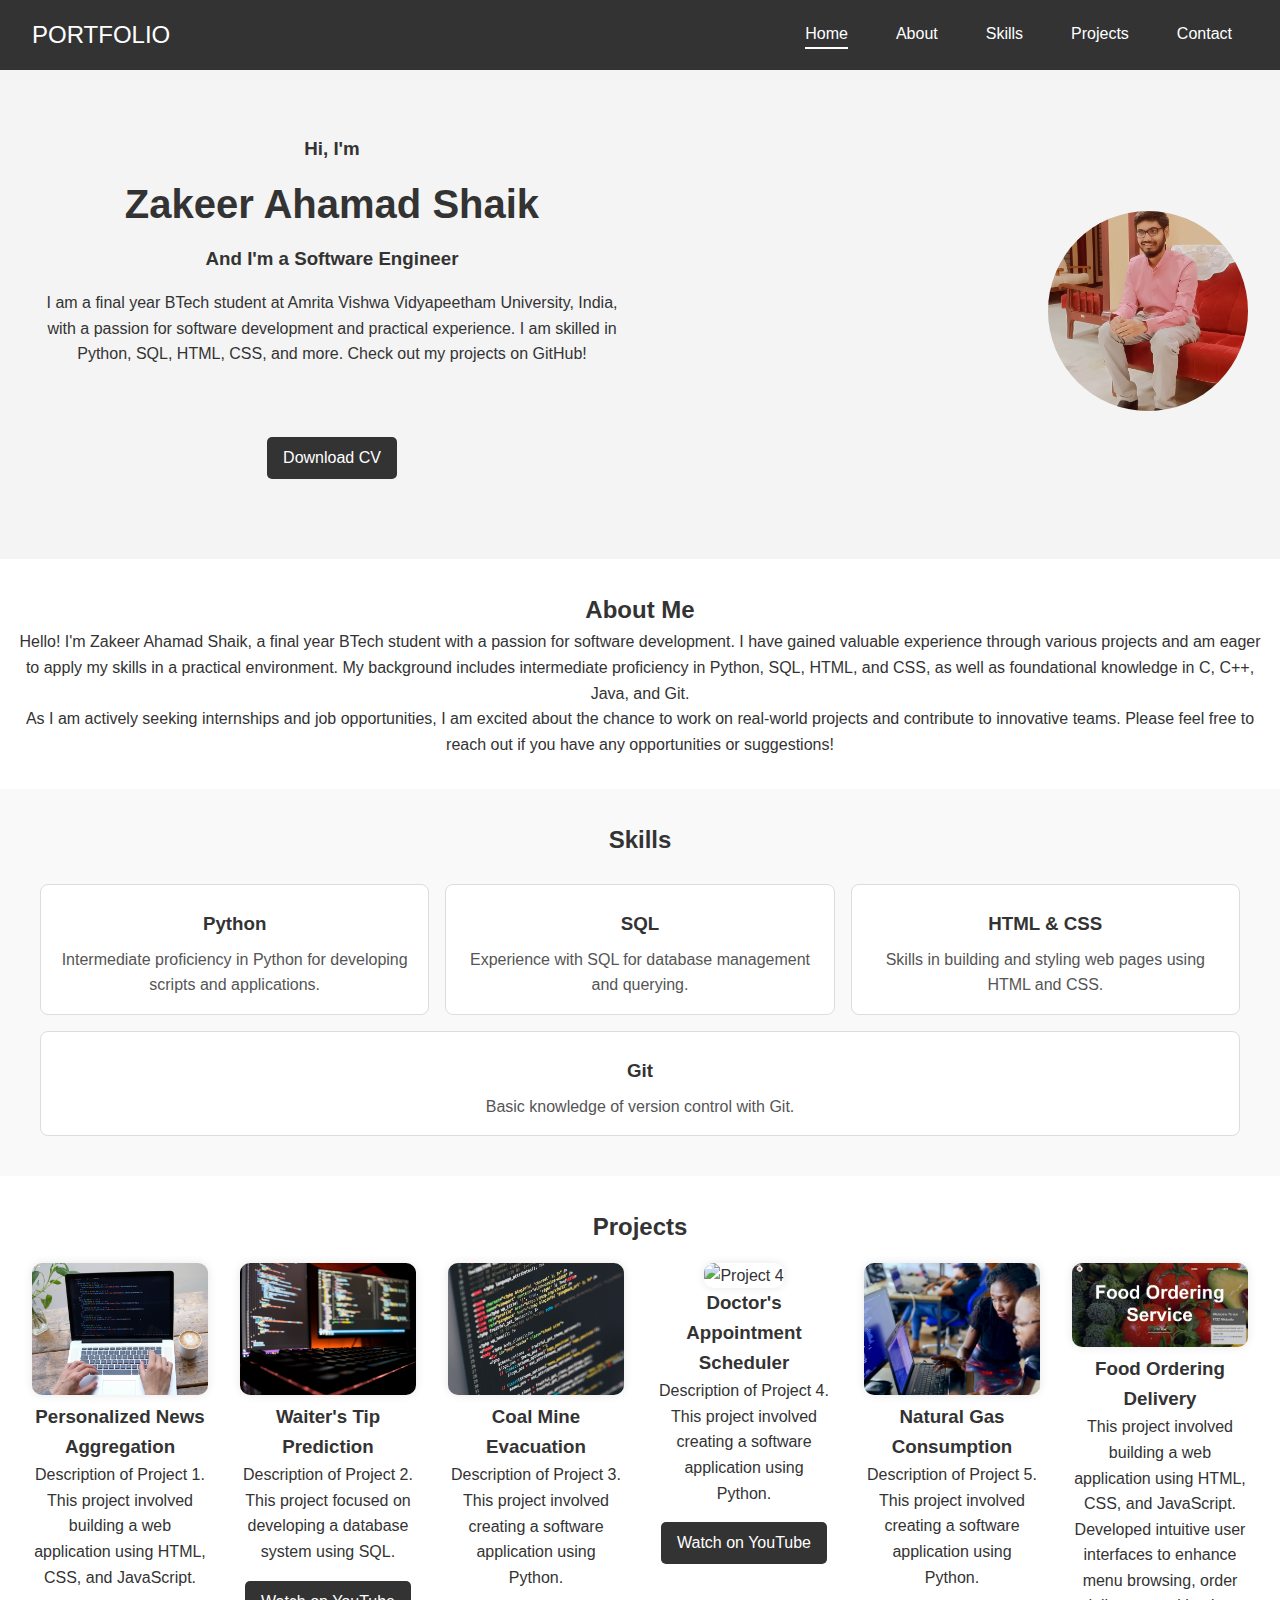
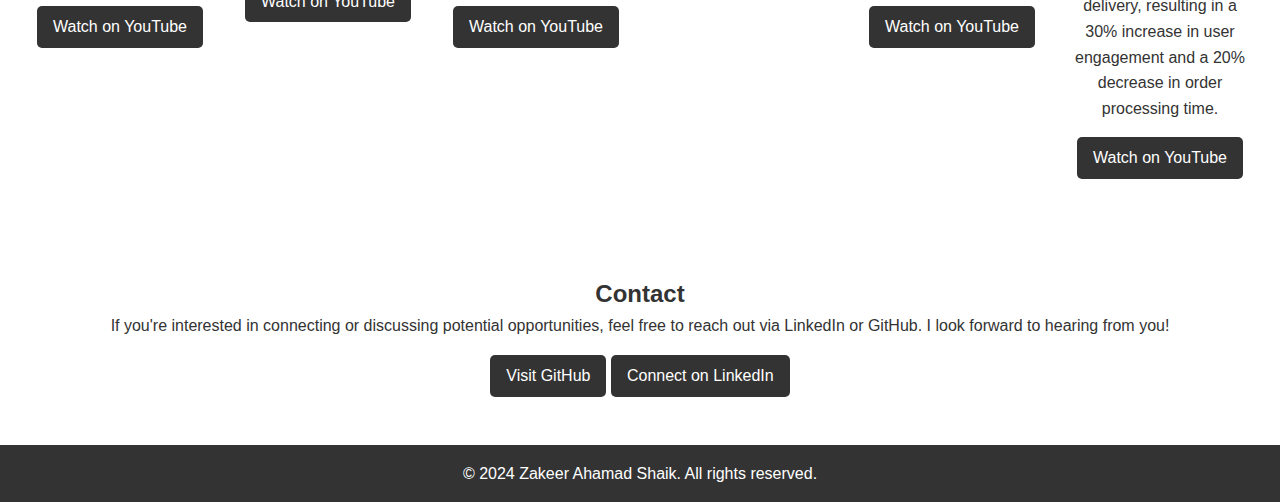
==== index.html @ 94bb72d4 "Updated" ====
<!DOCTYPE html>
<html lang="en">
<head>
    <meta charset="UTF-8">
    <meta name="viewport" content="width=device-width, initial-scale=1.0">
    <link rel="stylesheet" href="https://cdnjs.cloudflare.com/ajax/libs/font-awesome/6.5.2/css/all.min.css" integrity="sha512-SnH5WK+bZxgPHs44uWIX+LLJAJ9/2PkPKZ5QiAj6Ta86w+fsb2TkcmfRyVX3pBnMFcV7oQPJkl9QevSCWr3W6A==" crossorigin="anonymous" referrerpolicy="no-referrer" />
    <link href="https://fonts.googleapis.com/css2?family=Roboto:wght@400;500;700&display=swap" rel="stylesheet">
    <link rel="stylesheet" href="style.css">
    <title>My Personal Portfolio</title>
</head>
<body>
    <header class="header">
        <a href="#" class="logo">Portfolio</a>
        <i class="fa-solid fa-bars" id="menu-icon"></i>
        <nav class="navbar">
            <a href="#home" class="active">Home</a>
            <a href="#about">About</a>
            <a href="#skills">Skills</a>
            <a href="#portfolio">Projects</a>
            <a href="#contact">Contact</a>
        </nav>
    </header>
    
    <section class="home" id="home">
        <div class="home-content">
            <h3>Hi, I'm</h3>
            <h1>Zakeer Ahamad Shaik</h1>
            <h3>And I'm a Software Engineer</h3>
            <p>I am a final year BTech student at Amrita Vishwa Vidyapeetham University, India, with a passion for software development and practical experience. I am skilled in Python, SQL, HTML, CSS, and more. Check out my projects on GitHub!</p>
            <div class="social-media">
                <a href="https://www.facebook.com/share/nRN92NAHE7C1JniF/?mibextid=qi2Omg" target="_blank" aria-label="Facebook"><i class="fa-brands fa-facebook"></i></a>
                <a href="https://x.com/Jack_Q1?t=TbKq_hEvgGmH5v2sv3O1Pw&s=09" target="_blank" aria-label="Twitter"><i class="fa-brands fa-twitter"></i></a>
                <a href="https://www.instagram.com/z_za_ak_ke_ee_er_r?igsh=a2FvNzRic3RpdG5u" target="_blank" aria-label="Instagram"><i class="fa-brands fa-instagram"></i></a>
                <a href="https://www.linkedin.com/in/zakeer7" target="_blank" aria-label="LinkedIn"><i class="fa-brands fa-linkedin-in"></i></a>
            </div>
            <a href="https://www.dropbox.com/scl/fi/n0ypgqdgpphxg0uiy15cn/resume_updated.pdf?rlkey=pfbjiatbpgce7n9wzgcxsddcz&st=pbau635m&dl=0" class="btn" download>Download CV</a>
        </div>
        <div class="home-img">
            <img src="me.jpg" alt="Profile Picture">
        </div>
    </section>
    
    <section class="about" id="about">
        <h2>About Me</h2>
        <p>Hello! I'm Zakeer Ahamad Shaik, a final year BTech student with a passion for software development. I have gained valuable experience through various projects and am eager to apply my skills in a practical environment. My background includes intermediate proficiency in Python, SQL, HTML, and CSS, as well as foundational knowledge in C, C++, Java, and Git.</p>
        <p>As I am actively seeking internships and job opportunities, I am excited about the chance to work on real-world projects and contribute to innovative teams. Please feel free to reach out if you have any opportunities or suggestions!</p>
    </section>
    
    <section class="skills" id="skills">
        <h2>Skills</h2>
        <div class="skill-list">
            <div class="skill-item">
                <i class="fa-solid fa-code"></i>
                <h3>Python</h3>
                <p>Intermediate proficiency in Python for developing scripts and applications.</p>
            </div>
            <div class="skill-item">
                <i class="fa-solid fa-database"></i>
                <h3>SQL</h3>
                <p>Experience with SQL for database management and querying.</p>
            </div>
            <div class="skill-item">
                <i class="fa-solid fa-html5"></i>
                <h3>HTML & CSS</h3>
                <p>Skills in building and styling web pages using HTML and CSS.</p>
            </div>
            <div class="skill-item">
                <i class="fa-solid fa-code-branch"></i>
                <h3>Git</h3>
                <p>Basic knowledge of version control with Git.</p>
            </div>
            <!-- Add more skills as needed -->
        </div>
    </section>
    
    <section class="portfolio" id="portfolio">
    <h2>Projects</h2>
    <div class="portfolio-items">
        <div class="portfolio-item">
            <img src="1.jpg" alt="Project 1">
            <h3>Personalized News Aggregation</h3>
            <p>Description of Project 1. This project involved building a web application using HTML, CSS, and JavaScript.</p>
            <a href="https://youtu.be/O_ZiPzQc66s?si=Md-1mGZH5fXQZli6" target="_blank" class="btn">Watch on YouTube</a>
        </div>
        <div class="portfolio-item">
            <img src="2.jpg" alt="Project 2">
            <h3>Waiter's Tip Prediction</h3>
            <p>Description of Project 2. This project focused on developing a database system using SQL.</p>
            <a href="https://youtu.be/O_ZiPzQc66s?si=Md-1mGZH5fXQZli6" target="_blank" class="btn">Watch on YouTube</a>
        </div>
        <div class="portfolio-item">
            <img src="3.jpg" alt="Project 3">
            <h3>Coal Mine Evacuation</h3>
            <p>Description of Project 3. This project involved creating a software application using Python.</p>
            <a href="https://youtu.be/O_ZiPzQc66s?si=Md-1mGZH5fXQZli6" target="_blank" class="btn">Watch on YouTube</a>
        </div>
        <div class="portfolio-item">
            <img src="4.jpg" alt="Project 4">
            <h3>Doctor's Appointment Scheduler</h3>
            <p>Description of Project 4. This project involved creating a software application using Python.</p>
            <a href="https://youtu.be/xouFXCMEFgw?si=GjPhhzb-AhmLuEAD" target="_blank" class="btn">Watch on YouTube</a>
        </div>
        <div class="portfolio-item">
            <img src="5.jpg" alt="Project 5">
            <h3>Natural Gas Consumption</h3>
            <p>Description of Project 5. This project involved creating a software application using Python.</p>
            <a href="https://youtu.be/O_ZiPzQc66s?si=Md-1mGZH5fXQZli6" target="_blank" class="btn">Watch on YouTube</a>
        </div>
        <div class="portfolio-item">
            <img src="1.png" alt="Project 6">
            <h3>Food Ordering Delivery</h3>
            <p>This project involved building a web application using HTML, CSS, and JavaScript. Developed intuitive user interfaces to enhance menu browsing, order delivery, resulting in a 30% increase in user engagement and a 20% decrease in order processing time.</p>
            <a href="https://youtu.be/O_ZiPzQc66s?si=Md-1mGZH5fXQZli6" target="_blank" class="btn">Watch on YouTube</a>
        </div>
    </div>
</section>

    
    <section class="contact" id="contact">
        <h2>Contact</h2>
        <p>If you're interested in connecting or discussing potential opportunities, feel free to reach out via LinkedIn or GitHub. I look forward to hearing from you!</p>
        <a href="https://github.com/Zakeer-official" target="_blank" class="btn">Visit GitHub</a>
        <a href="https://www.linkedin.com/in/zakeer7" target="_blank" class="btn">Connect on LinkedIn</a>
    </section>
    
    <footer class="footer">
        <p>&copy; 2024 Zakeer Ahamad Shaik. All rights reserved.</p>
    </footer>

    <script src="script.js"></script>
</body>
</html>
---- style.css ----
/* Reset some default styles */
* {
    margin: 0;
    padding: 0;
    box-sizing: border-box;
}

body {
    font-family: Arial, sans-serif;
    line-height: 1.6;
    color: #333;
}

.header {
    display: flex;
    justify-content: space-between;
    align-items: center;
    padding: 1rem 2rem;
    background: #333;
    color: #fff;
}

.btn {
    display: inline-block;
    padding: 10px 20px;
    margin-top: 10px;
    color: #fff;
    background-color: #007bff;
    text-align: center;
    text-decoration: none;
    border-radius: 5px;
}

.btn:hover {
    background-color: #0056b3;
}

.header .logo {
    font-size: 1.5rem;
    text-transform: uppercase;
    color: #fff;
    text-decoration: none;
}

.header .navbar a {
    color: #fff;
    margin: 0 1rem;
    text-decoration: none;
}

.header .navbar a.active {
    border-bottom: 2px solid #fff;
}

.home {
    display: flex;
    align-items: center;
    justify-content: space-between;
    padding: 4rem 2rem;
    background: #f4f4f4;
    text-align: center;
}

.home-content h1 {
    font-size: 2.5rem;
    margin: 0.5rem 0;
}

.home-content p {
    max-width: 600px;
    margin: 1rem auto;
}

.social-media a {
    margin: 0 0.5rem;
    color: #333;
    font-size: 1.5rem;
    text-decoration: none;
}

.home-img img {
    border-radius: 50%;
    max-width: 200px;
    width: 100%;
    height: auto;
}

.btn {
    display: inline-block;
    padding: 0.5rem 1rem;
    margin: 1rem 0;
    background: #333;
    color: #fff;
    text-decoration: none;
    border-radius: 5px;
    transition: background 0.3s ease;
}

.btn:hover {
    background: #555;
}

section {
    padding: 2rem 1rem;
}

.about, .services, .portfolio, .contact {
    text-align: center;
}

.service-list {
    display: flex;
    justify-content: space-around;
    flex-wrap: wrap;
}

.service-item {
    flex: 1;
    padding: 1rem;
    max-width: 300px;
    box-shadow: 0 0 10px rgba(0, 0, 0, 0.1);
    border-radius: 10px;
    margin: 1rem;
    text-align: center;
}

.service-item i {
    font-size: 2rem;
    color: #333;
    margin-bottom: 1rem;
}

.portfolio-items {
    display: flex;
    flex-wrap: wrap;
    justify-content: center;
}

.portfolio-item {
    flex: 1;
    max-width: 300px;
    margin: 1rem;
    text-align: center;
}

.portfolio-item img {
    width: 100%;
    height: auto;
    border-radius: 10px;
    box-shadow: 0 0 10px rgba(0, 0, 0, 0.1);
}

.footer {
    text-align: center;
    padding: 1rem;
    background: #333;
    color: #fff;
}
/* Add this to your CSS */
.navbar {
    display: flex;
    gap: 1rem;
}

#menu-icon {
    display: none;
    cursor: pointer;
}

/* Styles for the Skills Section */
.skills {
    padding: 2rem;
    background-color: #f9f9f9;
}

.skills h2 {
    text-align: center;
    margin-bottom: 1rem;
}

.skill-list {
    display: flex;
    flex-wrap: wrap;
    justify-content: center;
}

.skill-item {
    flex: 1 1 calc(33.333% - 1rem);
    box-sizing: border-box;
    padding: 1rem;
    margin: 0.5rem;
    background: #fff;
    border-radius: 8px;
    text-align: center;
    border: 1px solid #ddd;
}

.skill-item i {
    font-size: 2rem;
    color: #333;
}

.skill-item h3 {
    margin: 0.5rem 0;
}

.skill-item p {
    font-size: 1rem;
    color: #555;
}

@media (max-width: 768px) {
    .navbar {
        display: none;
        flex-direction: column;
        position: absolute;
        top: 60px;
        right: 0;
        background: #333;
        width: 100%;
        text-align: center;
    }

    .navbar.active {
        display: flex;
    }

    #menu-icon {
        display: block;
    }

    .navbar a {
        padding: 1rem;
        color: #fff;
        border-bottom: 1px solid #444;
    }
}
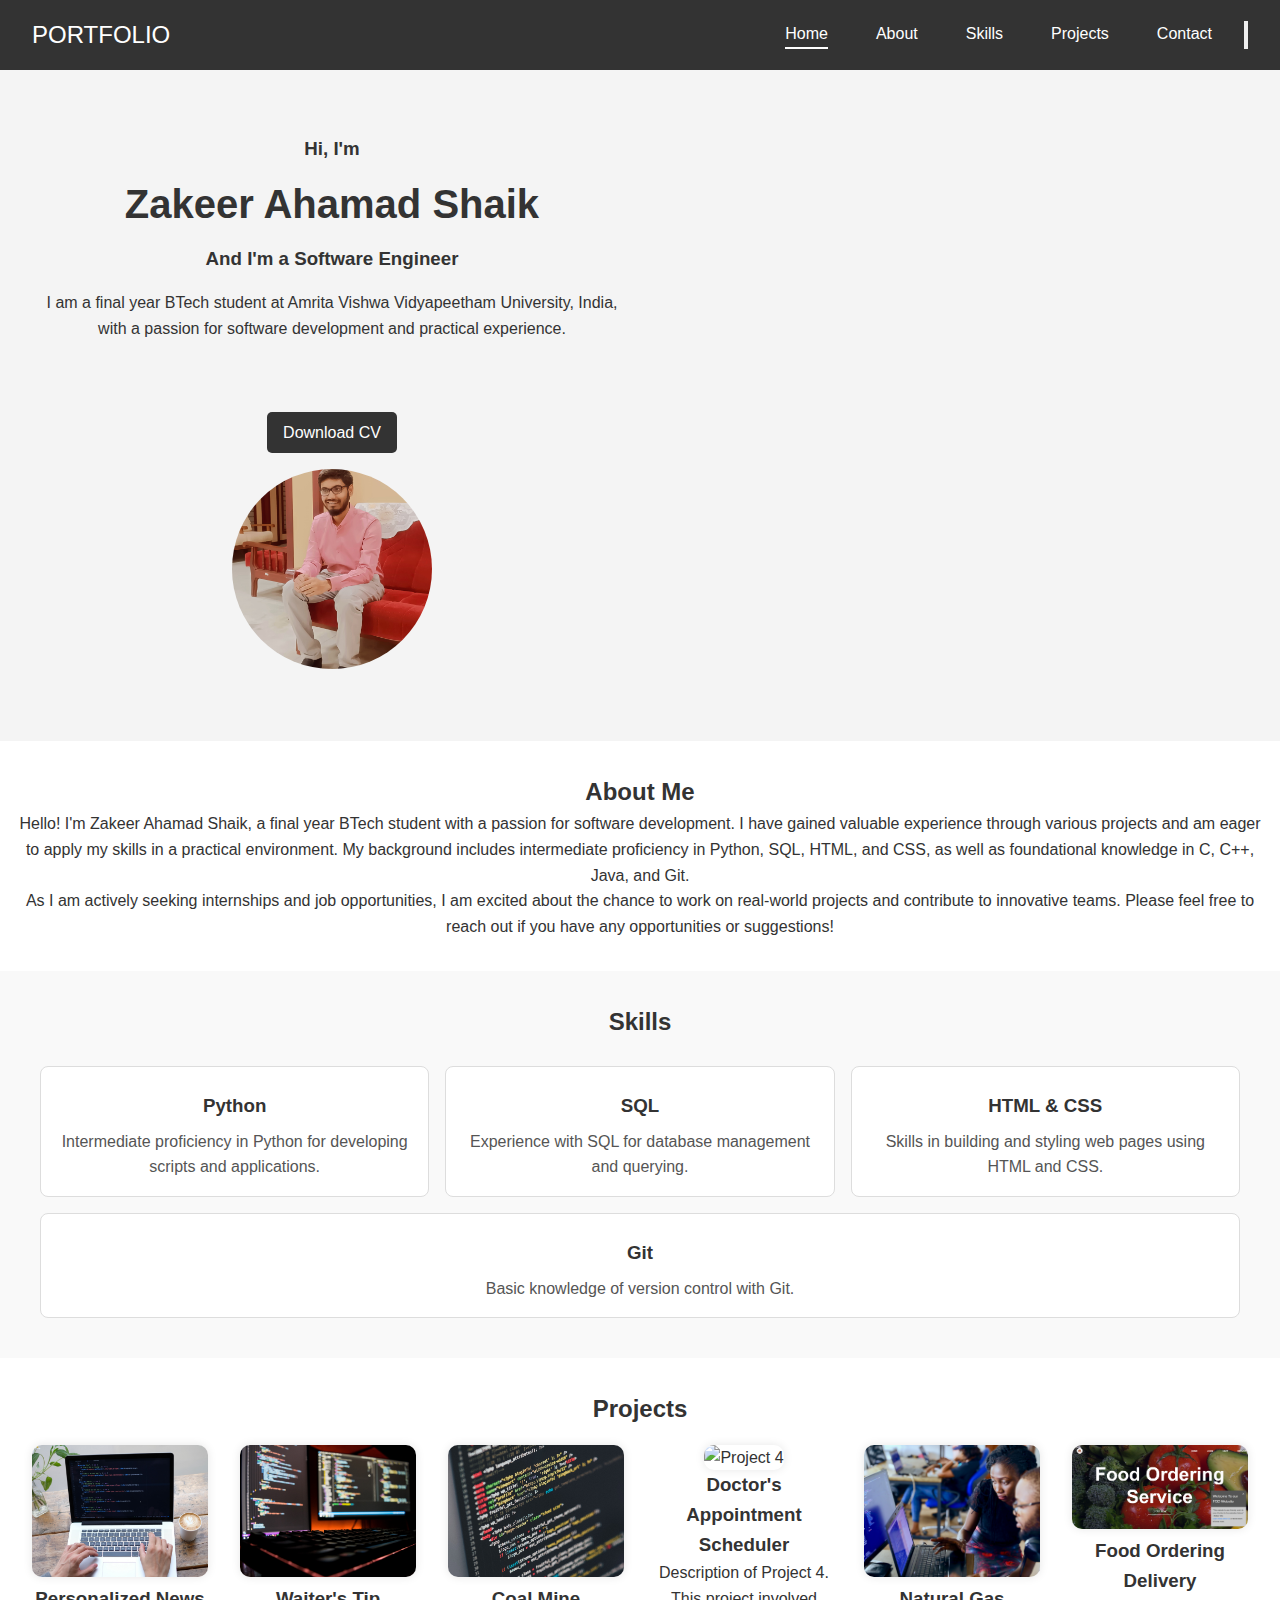
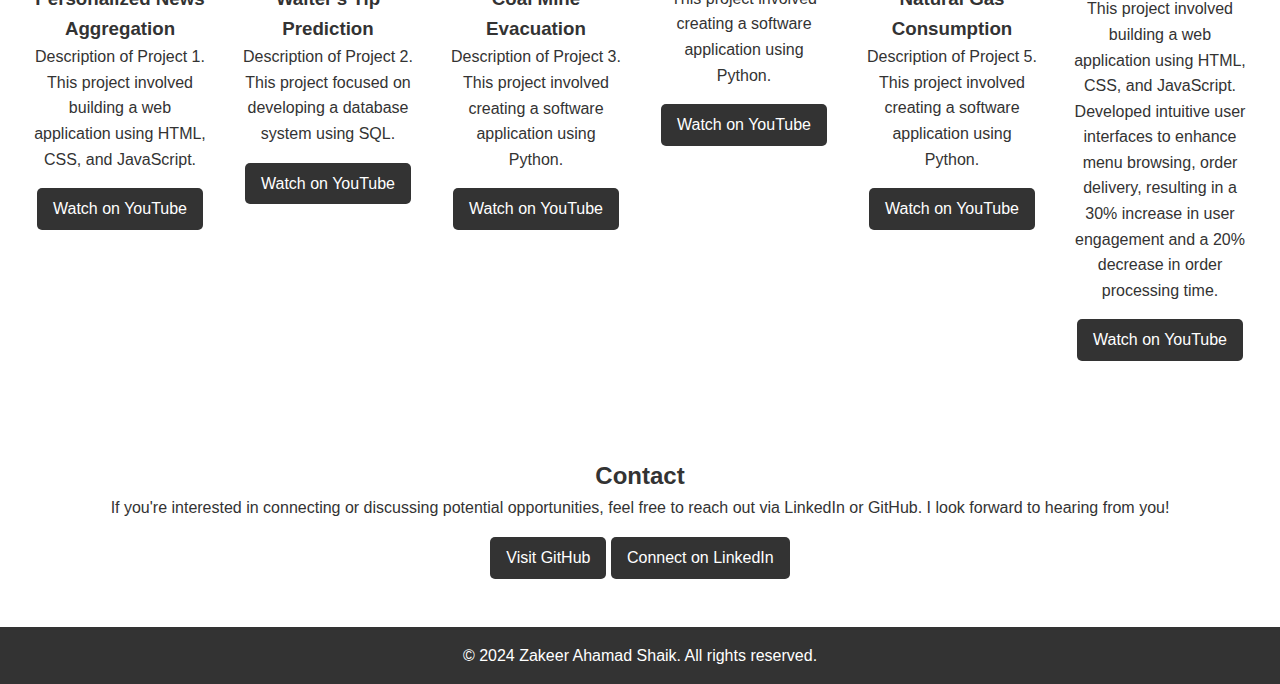
==== commit 9362dc3c: "Update index.html" ====
--- a/index.html
+++ b/index.html
@@ -6,6 +6,9 @@
     <link rel="stylesheet" href="https://cdnjs.cloudflare.com/ajax/libs/font-awesome/6.5.2/css/all.min.css" integrity="sha512-SnH5WK+bZxgPHs44uWIX+LLJAJ9/2PkPKZ5QiAj6Ta86w+fsb2TkcmfRyVX3pBnMFcV7oQPJkl9QevSCWr3W6A==" crossorigin="anonymous" referrerpolicy="no-referrer" />
     <link href="https://fonts.googleapis.com/css2?family=Roboto:wght@400;500;700&display=swap" rel="stylesheet">
     <link rel="stylesheet" href="style.css">
+    <script src="https://cdnjs.cloudflare.com/ajax/libs/gsap/3.9.1/gsap.min.js"></script>
+    <script src="https://cdnjs.cloudflare.com/ajax/libs/gsap/3.9.1/ScrollTrigger.min.js"></script>
+    <link href="https://cdn.jsdelivr.net/npm/tailwindcss@2.2.19/dist/tailwind.min.css" rel="stylesheet">
     <title>My Personal Portfolio</title>
 </head>
 <body>
@@ -18,27 +21,35 @@
             <a href="#skills">Skills</a>
             <a href="#portfolio">Projects</a>
             <a href="#contact">Contact</a>
+            <button id="theme-toggle" class="text-gray-600 hover:text-gray-900">
+    <i class="fas fa-moon"></i>
+</button>
         </nav>
+        
     </header>
     
-    <section class="home" id="home">
-        <div class="home-content">
-            <h3>Hi, I'm</h3>
-            <h1>Zakeer Ahamad Shaik</h1>
-            <h3>And I'm a Software Engineer</h3>
-            <p>I am a final year BTech student at Amrita Vishwa Vidyapeetham University, India, with a passion for software development and practical experience. I am skilled in Python, SQL, HTML, CSS, and more. Check out my projects on GitHub!</p>
-            <div class="social-media">
-                <a href="https://www.facebook.com/share/nRN92NAHE7C1JniF/?mibextid=qi2Omg" target="_blank" aria-label="Facebook"><i class="fa-brands fa-facebook"></i></a>
-                <a href="https://x.com/Jack_Q1?t=TbKq_hEvgGmH5v2sv3O1Pw&s=09" target="_blank" aria-label="Twitter"><i class="fa-brands fa-twitter"></i></a>
-                <a href="https://www.instagram.com/z_za_ak_ke_ee_er_r?igsh=a2FvNzRic3RpdG5u" target="_blank" aria-label="Instagram"><i class="fa-brands fa-instagram"></i></a>
-                <a href="https://www.linkedin.com/in/zakeer7" target="_blank" aria-label="LinkedIn"><i class="fa-brands fa-linkedin-in"></i></a>
+    <section class="home bg-gray-100 py-16">
+    <div class="container mx-auto flex flex-col md:flex-row items-center justify-between px-4">
+        <div class="home-content text-center md:text-left">
+            <h3 class="text-xl text-gray-600">Hi, I'm</h3>
+            <h1 class="text-4xl font-bold mt-2">Zakeer Ahamad Shaik</h1>
+            <h3 class="text-xl text-gray-600 mt-2">And I'm a Software Engineer</h3>
+            <p class="mt-4 text-gray-700 max-w-md">
+                I am a final year BTech student at Amrita Vishwa Vidyapeetham University, India, with a passion for software development and practical experience.
+            </p>
+            <div class="social-media flex justify-center md:justify-start mt-6 space-x-4">
+                <a href="#" class="text-gray-600 hover:text-gray-900"><i class="fab fa-facebook"></i></a>
+                <a href="#" class="text-gray-600 hover:text-gray-900"><i class="fab fa-twitter"></i></a>
+                <a href="#" class="text-gray-600 hover:text-gray-900"><i class="fab fa-instagram"></i></a>
+                <a href="#" class="text-gray-600 hover:text-gray-900"><i class="fab fa-linkedin"></i></a>
             </div>
-            <a href="https://www.dropbox.com/scl/fi/n0ypgqdgpphxg0uiy15cn/resume_updated.pdf?rlkey=pfbjiatbpgce7n9wzgcxsddcz&st=pbau635m&dl=0" class="btn" download>Download CV</a>
+            <a href="#" class="btn mt-6 inline-block bg-blue-500 text-white px-6 py-2 rounded-lg hover:bg-blue-600">Download CV</a>
         </div>
-        <div class="home-img">
-            <img src="me.jpg" alt="Profile Picture">
+        <div class="home-img mt-8 md:mt-0">
+            <img src="me.jpg" alt="Profile Picture" class="rounded-full w-48 h-48 object-cover shadow-lg">
         </div>
-    </section>
+    </div>
+</section>
     
     <section class="about" id="about">
         <h2>About Me</h2>
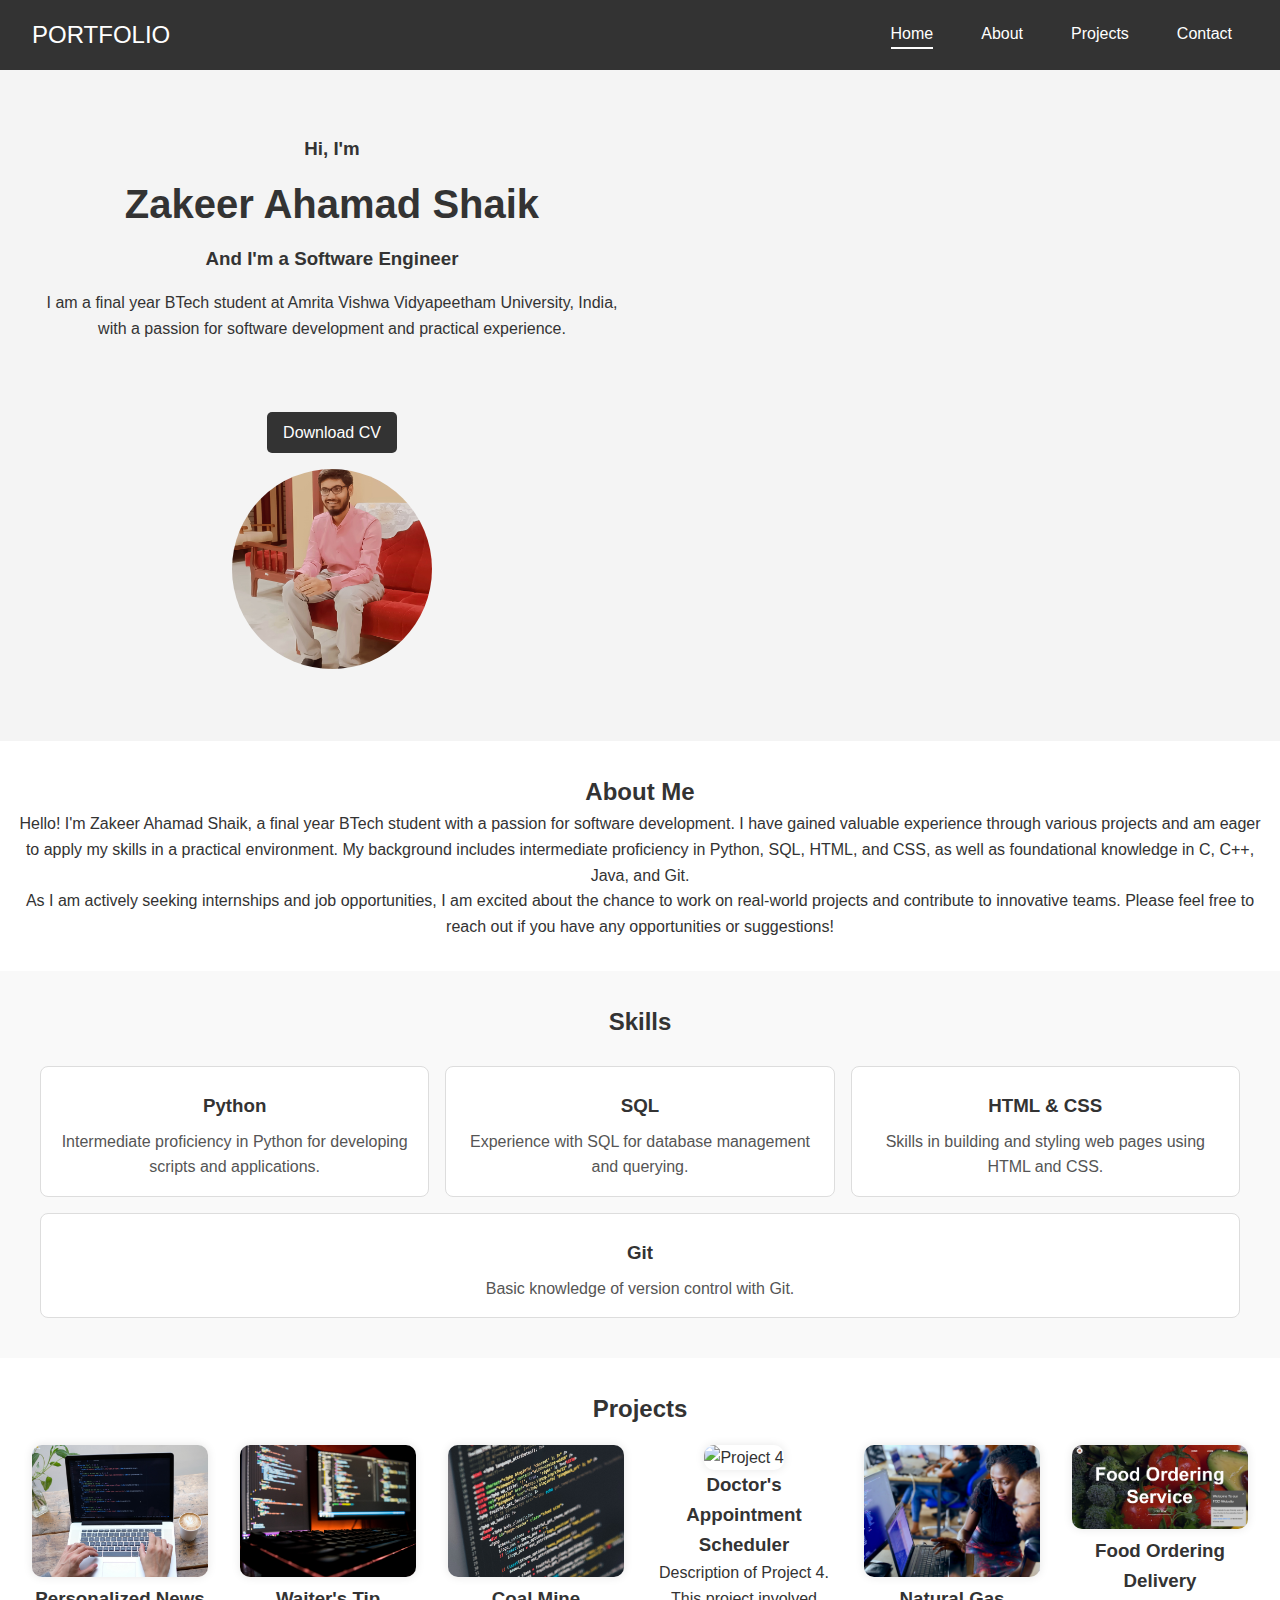
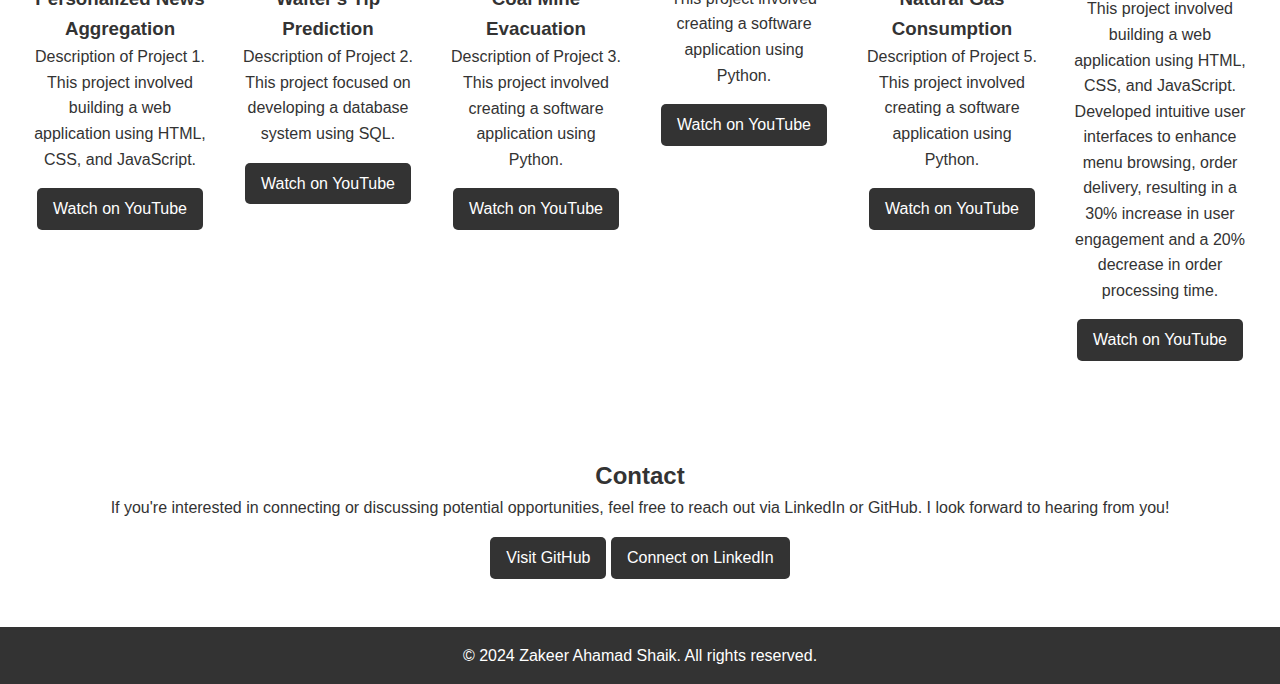
==== commit 2394f832: "Update index.html" ====
--- a/index.html
+++ b/index.html
@@ -13,20 +13,22 @@
 </head>
 <body>
     <header class="header">
-        <a href="#" class="logo">Portfolio</a>
-        <i class="fa-solid fa-bars" id="menu-icon"></i>
-        <nav class="navbar">
-            <a href="#home" class="active">Home</a>
-            <a href="#about">About</a>
-            <a href="#skills">Skills</a>
-            <a href="#portfolio">Projects</a>
-            <a href="#contact">Contact</a>
-            <button id="theme-toggle" class="text-gray-600 hover:text-gray-900">
-    <i class="fas fa-moon"></i>
-</button>
-        </nav>
-        
-    </header>
+    <a href="index.html" class="logo">Portfolio</a>
+    <i class="fa-solid fa-bars" id="menu-icon"></i>
+    <nav class="navbar">
+        <a href="index.html" class="active">Home</a>
+        <a href="about.html">About</a>
+        <div class="dropdown">
+            <a href="project.html">Projects <i class="fa-solid fa-caret-down"></i></a>
+            <div class="dropdown-content">
+                <a href="project.html?project=1">Project 1</a>
+                <a href="project.html?project=2">Project 2</a>
+                <a href="project.html?project=3">Project 3</a>
+            </div>
+        </div>
+        <a href="contact.html">Contact</a>
+    </nav>
+</header>
     
     <section class="home bg-gray-100 py-16">
     <div class="container mx-auto flex flex-col md:flex-row items-center justify-between px-4">
--- a/style.css
+++ b/style.css
@@ -208,6 +208,77 @@
     font-size: 1rem;
     color: #555;
 }
+
+.dark {
+    background-color: #1a1a1a;
+    color: #ffffff;
+}
+
+.dark .header {
+    background-color: #333;
+}
+
+.dark .btn {
+    background-color: #4f46e5;
+}
+
+.dark .btn:hover {
+    background-color: #4338ca;
+}
+
+.dropdown {
+    position: relative;
+    display: inline-block;
+}
+
+.dropdown-content {
+    display: none;
+    position: absolute;
+    background-color: #333;
+    min-width: 160px;
+    box-shadow: 0px 8px 16px rgba(0, 0, 0, 0.2);
+    z-index: 1;
+}
+
+.dropdown-content a {
+    color: #fff;
+    padding: 12px 16px;
+    text-decoration: none;
+    display: block;
+}
+
+.dropdown-content a:hover {
+    background-color: #555;
+}
+
+.dropdown:hover .dropdown-content {
+    display: block;
+}
+.modal {
+    display: none;
+    position: fixed;
+    z-index: 1000;
+    left: 0;
+    top: 0;
+    width: 100%;
+    height: 100%;
+    background-color: rgba(0, 0, 0, 0.5);
+}
+
+.modal-content {
+    background-color: #fff;
+    margin: 10% auto;
+    padding: 20px;
+    width: 80%;
+    max-width: 500px;
+    border-radius: 10px;
+}
+
+.close {
+    float: right;
+    cursor: pointer;
+}
+
 
 @media (max-width: 768px) {
     .navbar {
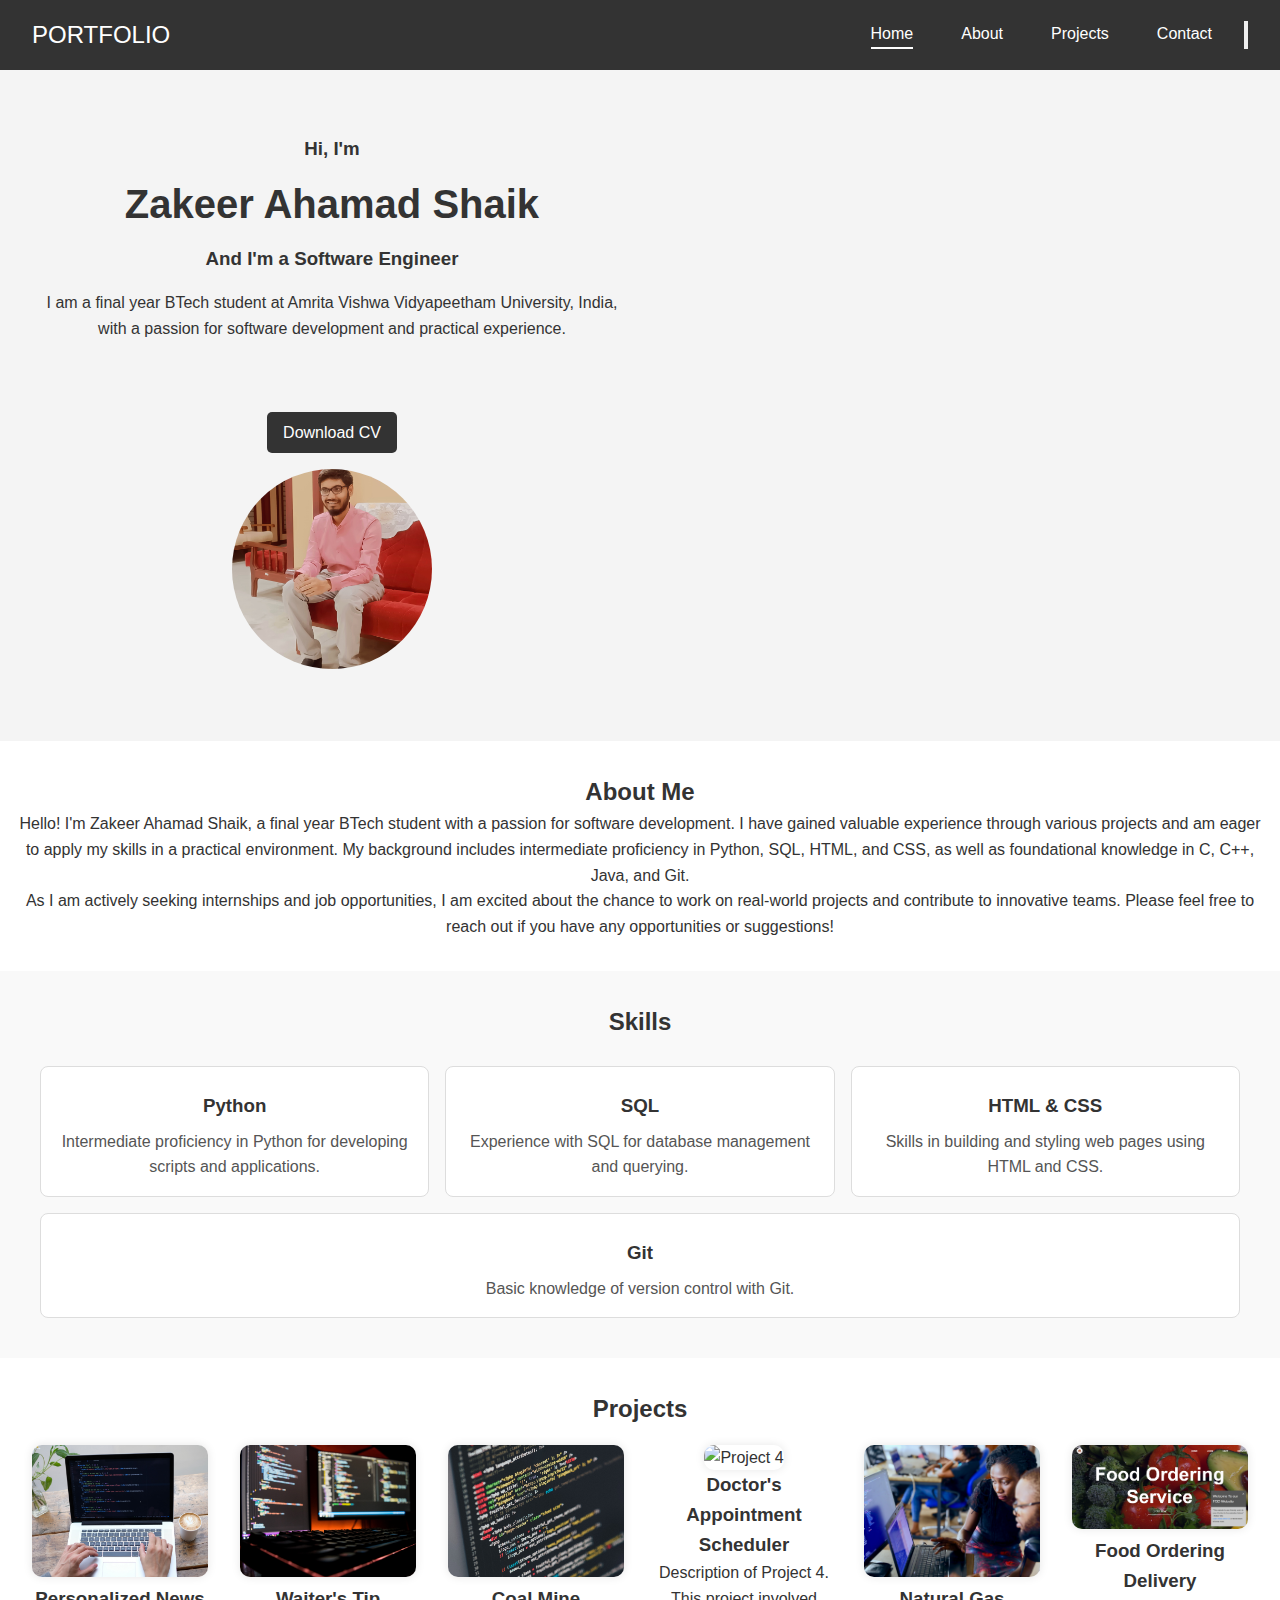
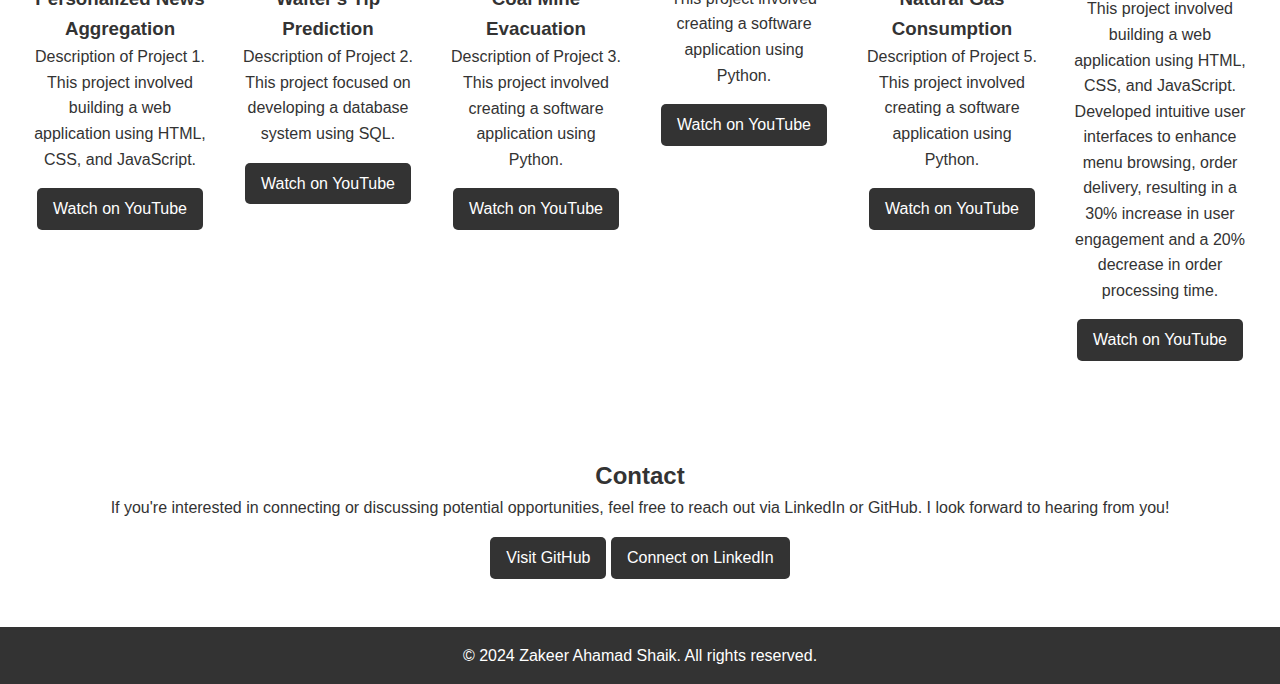
==== commit bff302d3: "Update index.html" ====
--- a/index.html
+++ b/index.html
@@ -19,14 +19,17 @@
         <a href="index.html" class="active">Home</a>
         <a href="about.html">About</a>
         <div class="dropdown">
-            <a href="project.html">Projects <i class="fa-solid fa-caret-down"></i></a>
+            <a href="projects.html">Projects <i class="fa-solid fa-caret-down"></i></a>
             <div class="dropdown-content">
-                <a href="project.html?project=1">Project 1</a>
-                <a href="project.html?project=2">Project 2</a>
-                <a href="project.html?project=3">Project 3</a>
+                <a href="project-details.html?project=1">Project 1</a>
+                <a href="project-details.html?project=2">Project 2</a>
+                <a href="project-details.html?project=3">Project 3</a>
             </div>
         </div>
         <a href="contact.html">Contact</a>
+        <button id="theme-toggle" class="text-gray-600 hover:text-gray-900">
+            <i class="fas fa-moon"></i>
+        </button>
     </nav>
 </header>
     
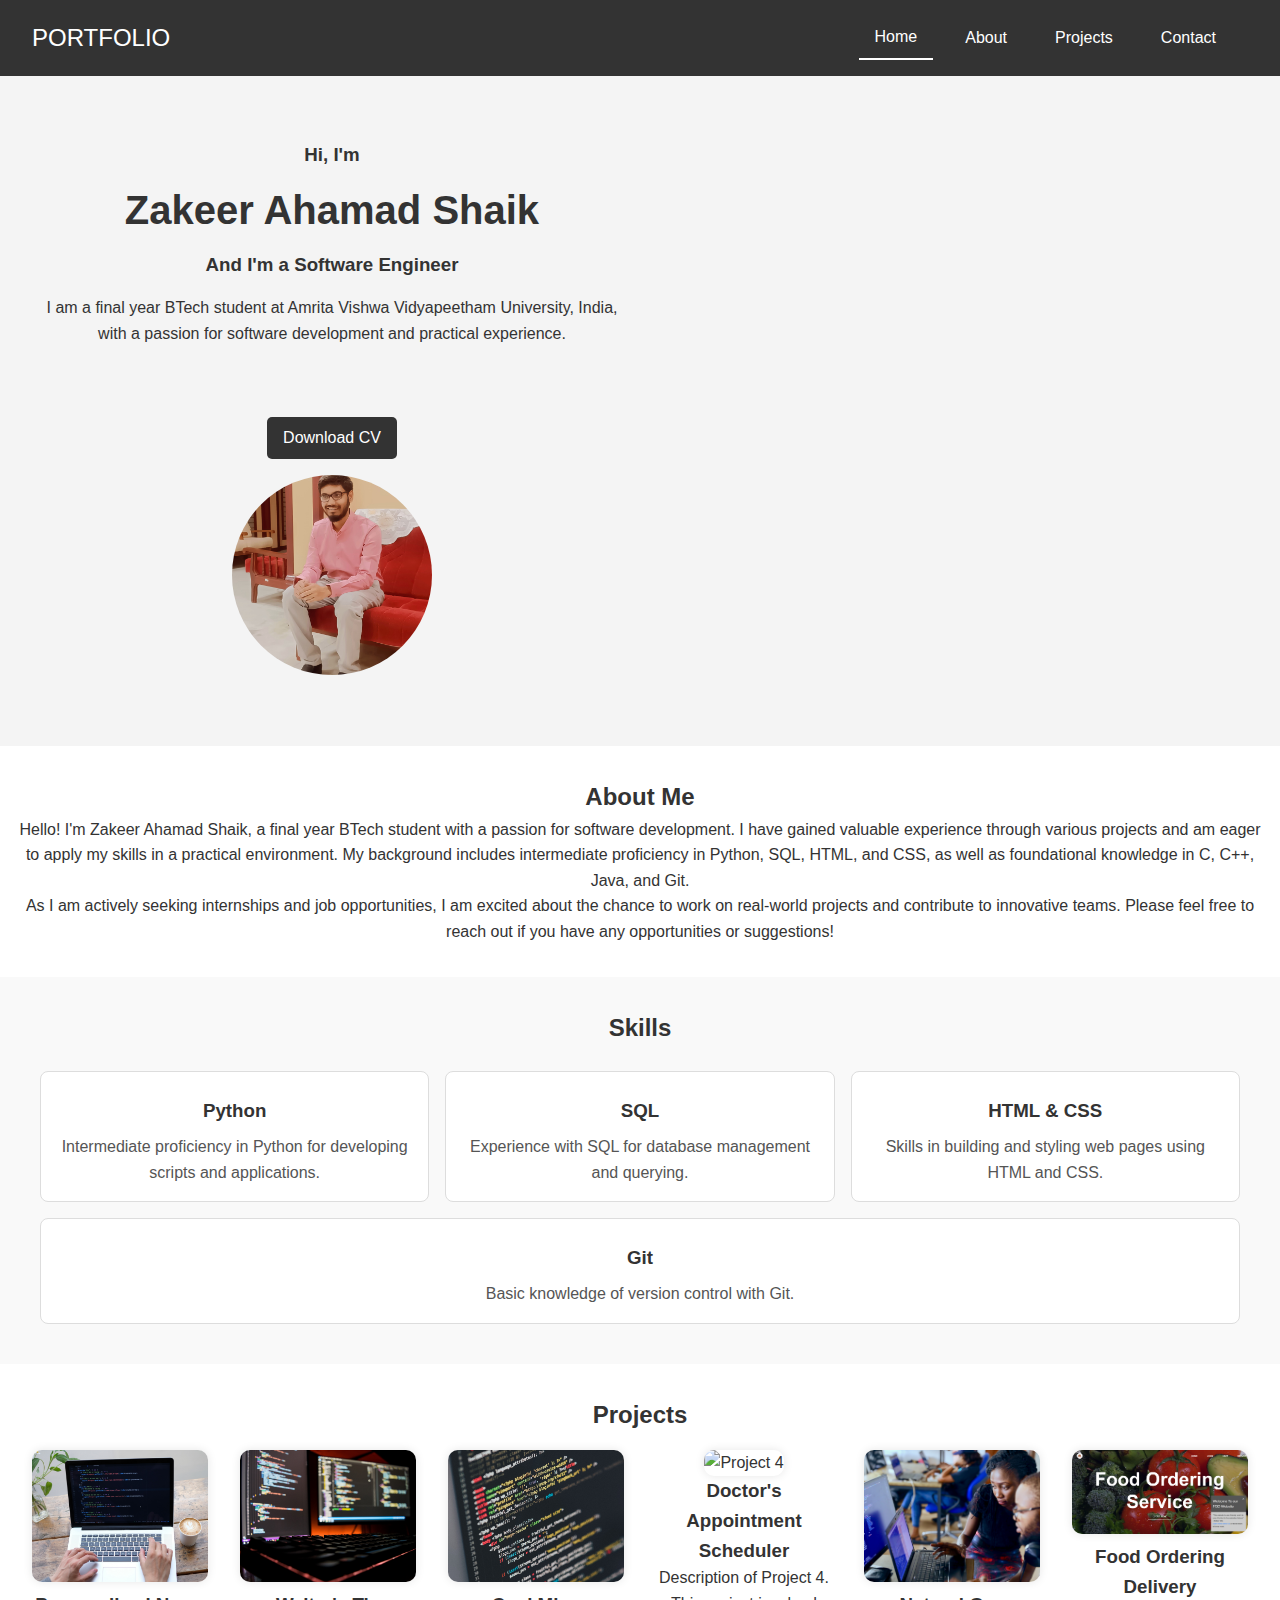
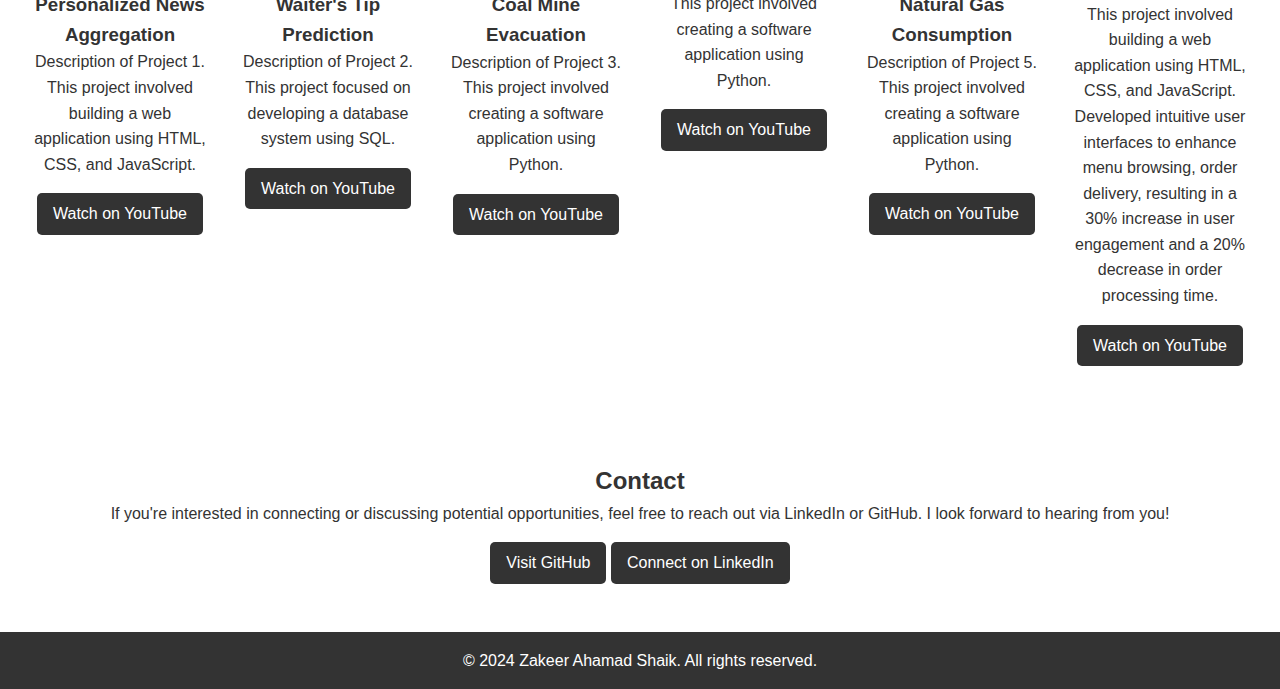
==== commit e28bf96d: "Update index.html" ====
--- a/index.html
+++ b/index.html
@@ -43,12 +43,12 @@
                 I am a final year BTech student at Amrita Vishwa Vidyapeetham University, India, with a passion for software development and practical experience.
             </p>
             <div class="social-media flex justify-center md:justify-start mt-6 space-x-4">
-                <a href="#" class="text-gray-600 hover:text-gray-900"><i class="fab fa-facebook"></i></a>
-                <a href="#" class="text-gray-600 hover:text-gray-900"><i class="fab fa-twitter"></i></a>
-                <a href="#" class="text-gray-600 hover:text-gray-900"><i class="fab fa-instagram"></i></a>
-                <a href="#" class="text-gray-600 hover:text-gray-900"><i class="fab fa-linkedin"></i></a>
+                <a href="https://www.facebook.com/share/nRN92NAHE7C1JniF/?mibextid=qi2Omg" class="text-gray-600 hover:text-gray-900"><i class="fab fa-facebook"></i></a>
+                <a href="https://x.com/Jack_Q1?t=TbKq_hEvgGmH5v2sv3O1Pw&s=09" class="text-gray-600 hover:text-gray-900"><i class="fab fa-twitter"></i></a>
+                <a href="https://www.instagram.com/z_za_ak_ke_ee_er_r?igsh=a2FvNzRic3RpdG5u" class="text-gray-600 hover:text-gray-900"><i class="fab fa-instagram"></i></a>
+                <a href="https://www.linkedin.com/in/zakeer7" class="text-gray-600 hover:text-gray-900"><i class="fab fa-linkedin"></i></a>
             </div>
-            <a href="#" class="btn mt-6 inline-block bg-blue-500 text-white px-6 py-2 rounded-lg hover:bg-blue-600">Download CV</a>
+            <a href="https://www.dropbox.com/scl/fi/n0ypgqdgpphxg0uiy15cn/resume_updated.pdf?rlkey=pfbjiatbpgce7n9wzgcxsddcz&st=pbau635m&dl=0" class="btn mt-6 inline-block bg-blue-500 text-white px-6 py-2 rounded-lg hover:bg-blue-600">Download CV</a>
         </div>
         <div class="home-img mt-8 md:mt-0">
             <img src="me.jpg" alt="Profile Picture" class="rounded-full w-48 h-48 object-cover shadow-lg">
--- a/style.css
+++ b/style.css
@@ -10,7 +10,7 @@
     line-height: 1.6;
     color: #333;
 }
-
+/* Navbar Styles */
 .header {
     display: flex;
     justify-content: space-between;
@@ -20,6 +20,65 @@
     color: #fff;
 }
 
+.navbar {
+    display: flex;
+    align-items: center;
+    gap: 1rem;
+}
+
+.navbar a {
+    color: #fff;
+    text-decoration: none;
+    padding: 0.5rem 1rem;
+}
+
+.navbar a.active {
+    border-bottom: 2px solid #fff;
+}
+
+/* Dropdown Styles */
+.dropdown {
+    position: relative;
+}
+
+.dropdown-content {
+    display: none;
+    position: absolute;
+    background-color: #333;
+    min-width: 160px;
+    box-shadow: 0px 8px 16px rgba(0, 0, 0, 0.2);
+    z-index: 1;
+}
+
+.dropdown-content a {
+    color: #fff;
+    padding: 12px 16px;
+    text-decoration: none;
+    display: block;
+}
+
+.dropdown-content a:hover {
+    background-color: #555;
+}
+
+.dropdown:hover .dropdown-content {
+    display: block;
+}
+
+/* Dark Mode Toggle */
+#theme-toggle {
+    background: none;
+    border: none;
+    cursor: pointer;
+    color: #fff;
+    font-size: 1.2rem;
+}
+
+#theme-toggle:hover {
+    color: #ddd;
+}
+
+
 .btn {
     display: inline-block;
     padding: 10px 20px;
@@ -40,16 +99,6 @@
     text-transform: uppercase;
     color: #fff;
     text-decoration: none;
-}
-
-.header .navbar a {
-    color: #fff;
-    margin: 0 1rem;
-    text-decoration: none;
-}
-
-.header .navbar a.active {
-    border-bottom: 2px solid #fff;
 }
 
 .home {
@@ -226,34 +275,8 @@
     background-color: #4338ca;
 }
 
-.dropdown {
-    position: relative;
-    display: inline-block;
-}
-
-.dropdown-content {
-    display: none;
-    position: absolute;
-    background-color: #333;
-    min-width: 160px;
-    box-shadow: 0px 8px 16px rgba(0, 0, 0, 0.2);
-    z-index: 1;
-}
-
-.dropdown-content a {
-    color: #fff;
-    padding: 12px 16px;
-    text-decoration: none;
-    display: block;
-}
-
-.dropdown-content a:hover {
-    background-color: #555;
-}
-
-.dropdown:hover .dropdown-content {
-    display: block;
-}
+
+
 .modal {
     display: none;
     position: fixed;
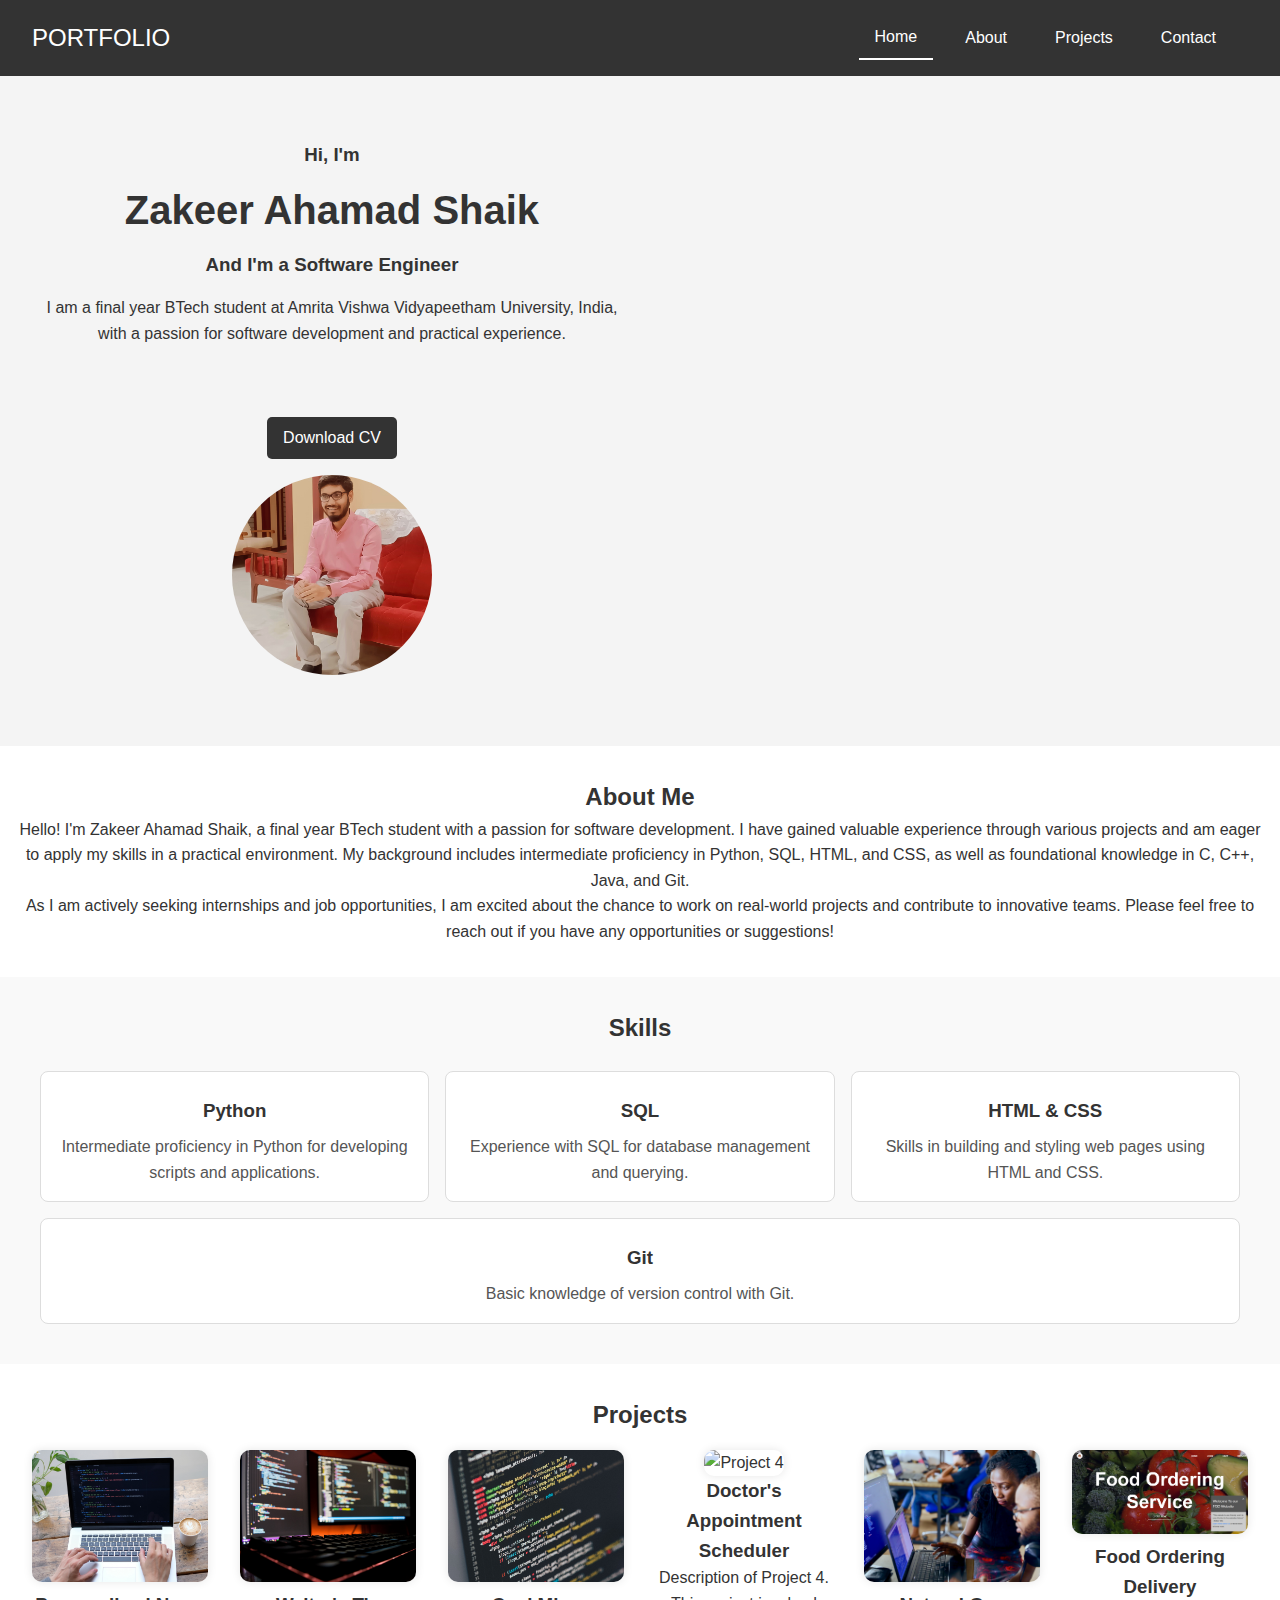
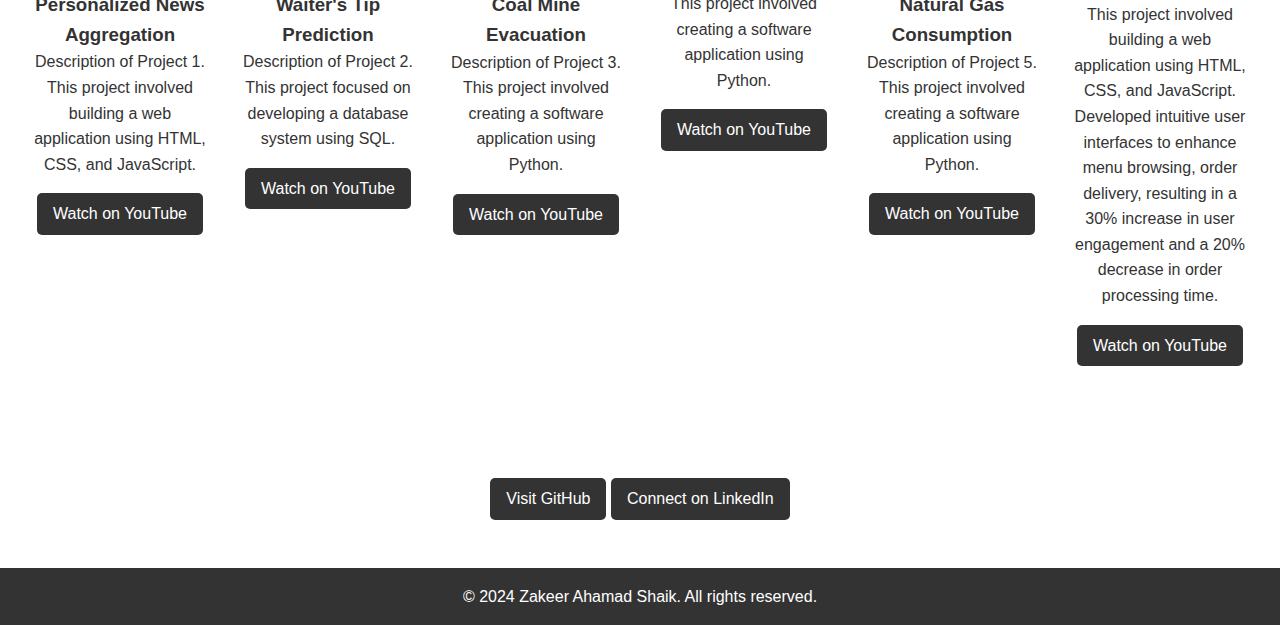
==== commit 5f025a5c: "Update index.html" ====
--- a/index.html
+++ b/index.html
@@ -133,8 +133,19 @@
 
     
     <section class="contact" id="contact">
-        <h2>Contact</h2>
+        <div id="contact-modal" class="modal">
+    <div class="modal-content">
+        <span id="close-modal" class="close">&times;</span>
+        <h2>Contact Me</h2>
         <p>If you're interested in connecting or discussing potential opportunities, feel free to reach out via LinkedIn or GitHub. I look forward to hearing from you!</p>
+        <form id="contact-form">
+            <input type="text" id="name" name="name" placeholder="Your Name" required>
+            <input type="email" id="email" name="email" placeholder="Your Email" required>
+            <textarea id="message" name="message" placeholder="Your Message" required></textarea>
+            <button type="submit" class="btn">Send</button>
+        </form>
+    </div>
+</div>
         <a href="https://github.com/Zakeer-official" target="_blank" class="btn">Visit GitHub</a>
         <a href="https://www.linkedin.com/in/zakeer7" target="_blank" class="btn">Connect on LinkedIn</a>
     </section>
@@ -142,7 +153,9 @@
     <footer class="footer">
         <p>&copy; 2024 Zakeer Ahamad Shaik. All rights reserved.</p>
     </footer>
-
+    <script src="https://cdnjs.cloudflare.com/ajax/libs/gsap/3.9.1/gsap.min.js"></script>
+<script src="https://cdnjs.cloudflare.com/ajax/libs/gsap/3.9.1/ScrollTrigger.min.js"></script>
     <script src="script.js"></script>
+    
 </body>
 </html>
